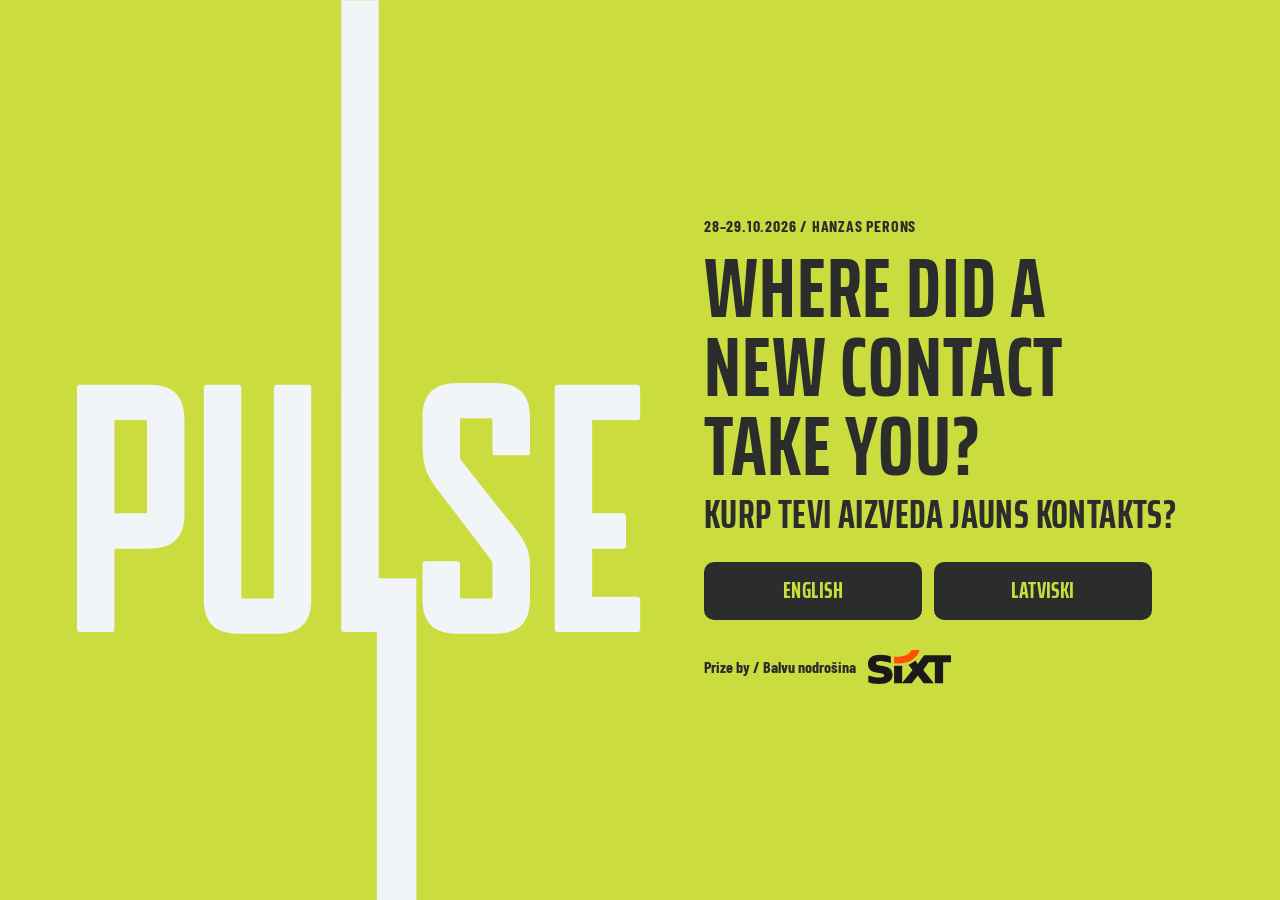
==== frontend/index.html @ c35650ee "Big windows keep the laptop's proportions styles.css: every size in rem; html.guest's root size foll" ====
<!doctype html>
<!-- PULSE Forum 2026 story draw: the page guests open from the QR code (GitHub Pages).
     Owns the markup of every screen; text comes from strings.js, the flow from app.js.
     Invariant: the page talks to one address only, the collector in app.js (API). -->
<html lang="en" class="guest">
<head>
<meta charset="utf-8">
<meta name="viewport" content="width=device-width, initial-scale=1, viewport-fit=cover">
<meta name="robots" content="noindex, nofollow">
<meta name="theme-color" id="theme-color" content="#CBDC3E">
<meta name="color-scheme" content="light">
<meta http-equiv="Content-Security-Policy" content="default-src 'self'; connect-src https://dbautomatizacijas.com/pulse/api/; img-src 'self' data:; style-src 'self'; script-src 'self'; font-src 'self'; base-uri 'none'; form-action 'none'; object-src 'none'">
<meta name="referrer" content="strict-origin-when-cross-origin">
<title>PULSE x SIXT: Where did a new contact take you?</title>
<meta name="description" content="Share your story and win a SIXT ride to PULSE Forum 2026. Dalies ar stāstu un laimē SIXT braucienu uz PULSE Forum 2026.">
<link rel="icon" href="img/favicon.svg?v=7350aad1" type="image/svg+xml">
<link rel="apple-touch-icon" href="img/apple-touch-icon.png?v=683fdb04">
<meta property="og:type" content="website">
<meta property="og:url" content="https://skill-issue-hq-dev.github.io/pulse-forum/">
<meta property="og:title" content="Where did a new contact take you? / Kurp Tevi aizveda jauns kontakts?">
<meta property="og:description" content="PULSE Forum 2026: share your story, win a SIXT ride to the forum. Dalies ar stāstu un laimē SIXT braucienu uz forumu.">
<meta property="og:image" content="https://skill-issue-hq-dev.github.io/pulse-forum/img/og.png">
<meta property="og:image:width" content="1200">
<meta property="og:image:height" content="630">
<meta property="og:image:alt" content="PULSE x SIXT: Where did a new contact take you?">
<meta name="twitter:card" content="summary_large_image">
<link rel="preload" href="fonts/saira-extra-condensed-latin-700-normal.woff2?v=4e78a0c7" as="font" type="font/woff2" crossorigin>
<link rel="preload" href="fonts/barlow-condensed-latin-500-normal.woff2?v=bb2ad530" as="font" type="font/woff2" crossorigin>
<link rel="stylesheet" href="styles.css?v=c8d0b218">
<link rel="stylesheet" href="motion.css?v=7b7c42ed">
<script type="module" src="app.js?v=2469bc44"></script>
</head>
<body>

<main>
  <section id="start" class="screen screen--lime" aria-labelledby="start-title">
    <div class="cover-mark"><svg class="mark mark--hero" viewBox="54.15 0 575.69 810" role="img" aria-label="PULSE" data-pulse="hero"><defs><clipPath id="zz-a"><rect x="324.33" y="0" width="38.25" height="432"/><path transform="translate(308.04 590.85)" d="M 19.140625 0 L 89.203125 0 C 91.015625 0 92.09375 -0.71875 92.09375 -2.890625 L 92.09375 -33.21875 C 92.09375 -34.671875 91.015625 -36.109375 89.203125 -36.109375 L 54.53125 -36.109375 L 54.53125 -249.921875 C 54.53125 -251.71875 53.453125 -252.8125 51.640625 -252.8125 L 19.140625 -252.8125 C 17.328125 -252.8125 16.25 -251.71875 16.25 -249.921875 L 16.25 -2.890625 C 16.25 -1.8125 16.96875 0 19.140625 0 Z M 19.140625 0"/><rect x="360.64" y="535.92" width="40.37" height="274.08"/></clipPath></defs><g clip-path="url(#zz-a)"><rect x="54.15" y="0" width="575.69" height="810" fill="none"/><path class="mk-zz" d="M343.46 0V563.39H380.83V810" pathLength="1" fill="none" stroke="currentColor" stroke-width="60"/></g></svg><svg class="mk-layer mk-letter" viewBox="54.15 0 575.69 810" aria-hidden="true"><path transform="translate(37.9 590.85)" d="M 19.140625 0 L 51.640625 0 C 53.453125 0 54.53125 -0.71875 54.53125 -2.890625 L 54.53125 -85.234375 L 89.5625 -85.234375 C 116.296875 -85.234375 126.046875 -98.234375 126.046875 -120.625 L 126.046875 -217.421875 C 126.046875 -239.8125 116.296875 -252.8125 89.5625 -252.8125 L 19.140625 -252.8125 C 17.328125 -252.8125 16.25 -251.71875 16.25 -249.921875 L 16.25 -2.890625 C 16.25 -1.8125 16.96875 0 19.140625 0 Z M 54.53125 -121.34375 L 54.53125 -216.6875 L 85.953125 -216.6875 C 87.40625 -216.6875 87.765625 -216.328125 87.765625 -214.890625 L 87.765625 -123.15625 C 87.765625 -121.703125 87.40625 -121.34375 85.953125 -121.34375 Z M 54.53125 -121.34375"/></svg><svg class="mk-layer mk-letter" viewBox="54.15 0 575.69 810" aria-hidden="true"><path transform="translate(169.36 590.85)" d="M 50.921875 1.8125 L 87.765625 1.8125 C 114.484375 1.8125 124.234375 -11.203125 124.234375 -33.59375 L 124.234375 -249.921875 C 124.234375 -251.71875 123.15625 -252.8125 121.703125 -252.8125 L 88.84375 -252.8125 C 87.40625 -252.8125 85.953125 -251.71875 85.953125 -249.921875 L 85.953125 -36.109375 C 85.953125 -34.671875 85.59375 -34.3125 84.15625 -34.3125 L 54.53125 -34.3125 C 53.09375 -34.3125 52.734375 -34.671875 52.734375 -36.109375 L 52.734375 -249.921875 C 52.734375 -251.71875 51.640625 -252.8125 49.84375 -252.8125 L 17.328125 -252.8125 C 15.53125 -252.8125 14.453125 -251.71875 14.453125 -249.921875 L 14.453125 -33.59375 C 14.453125 -11.203125 24.203125 1.8125 50.921875 1.8125 Z M 50.921875 1.8125"/></svg><svg class="mk-layer mk-letter" viewBox="54.15 0 575.69 810" aria-hidden="true"><path transform="translate(398.33 590.85)" d="M 45.5 1.8125 L 82.34375 1.8125 C 109.0625 1.8125 118.828125 -11.203125 118.828125 -33.59375 L 118.828125 -68.984375 C 118.828125 -90.65625 106.546875 -102.203125 88.84375 -124.59375 L 48.75 -175.15625 C 47.671875 -176.609375 47.3125 -177.6875 47.3125 -179.5 L 47.3125 -216.6875 C 47.3125 -218.140625 47.671875 -218.5 49.125 -218.5 L 78.734375 -218.5 C 80.171875 -218.5 80.53125 -218.140625 80.53125 -216.6875 L 80.53125 -183.109375 C 80.53125 -181.296875 81.984375 -180.578125 83.421875 -180.578125 L 115.9375 -180.578125 C 117.734375 -180.578125 118.828125 -181.296875 118.828125 -183.109375 L 118.828125 -219.21875 C 118.828125 -241.609375 109.0625 -254.609375 82.34375 -254.609375 L 45.5 -254.609375 C 18.78125 -254.609375 9.03125 -241.609375 9.03125 -219.21875 L 9.03125 -192.140625 C 9.03125 -162.515625 16.609375 -156.015625 35.390625 -131.09375 L 79.09375 -73.671875 C 80.171875 -72.234375 80.53125 -70.78125 80.53125 -68.984375 L 80.53125 -36.109375 C 80.53125 -34.671875 80.171875 -34.3125 78.734375 -34.3125 L 49.125 -34.3125 C 47.671875 -34.3125 47.3125 -34.671875 47.3125 -36.109375 L 47.3125 -69.703125 C 47.3125 -71.515625 45.859375 -72.234375 44.421875 -72.234375 L 11.921875 -72.234375 C 10.109375 -72.234375 9.03125 -71.515625 9.03125 -69.703125 L 9.03125 -33.59375 C 9.03125 -11.203125 18.78125 1.8125 45.5 1.8125 Z M 45.5 1.8125"/></svg><svg class="mk-layer mk-letter" viewBox="54.15 0 575.69 810" aria-hidden="true"><path transform="translate(526.18 590.85)" d="M 19.140625 0 L 100.765625 0 C 102.203125 0 103.65625 -0.71875 103.65625 -2.890625 L 103.65625 -33.59375 C 103.65625 -35.03125 102.203125 -36.109375 100.765625 -36.109375 L 54.53125 -36.109375 L 54.53125 -85.234375 L 86.3125 -85.234375 C 87.765625 -85.234375 89.203125 -85.953125 89.203125 -88.125 L 89.203125 -118.453125 C 89.203125 -120.265625 87.765625 -121.34375 86.3125 -121.34375 L 54.53125 -121.34375 L 54.53125 -216.6875 L 100.765625 -216.6875 C 102.203125 -216.6875 103.65625 -217.421875 103.65625 -219.21875 L 103.65625 -249.921875 C 103.65625 -251.71875 102.203125 -252.8125 100.765625 -252.8125 L 19.140625 -252.8125 C 17.328125 -252.8125 16.25 -251.71875 16.25 -249.921875 L 16.25 -2.890625 C 16.25 -1.8125 16.96875 0 19.140625 0 Z M 19.140625 0"/></svg></div>
    <div class="cover-body">
      <p class="date">28–29.10.2026 / Hanzas perons</p>
      <h1 class="display" id="start-title" lang="en">Where did a new contact take you?</h1>
      <p class="display display--echo" lang="lv">Kurp Tevi aizveda jauns kontakts?</p>
      <div class="lang-pick" role="group" aria-label="Language / Valoda">
        <button type="button" class="btn btn--coal" data-lang="en" lang="en">English</button>
        <button type="button" class="btn btn--coal" data-lang="lv" lang="lv">Latviski</button>
      </div>
      <p class="live" id="live" hidden><span class="live-num" id="live-num">0</span><span class="live-words"><span id="live-en" lang="en">stories so far</span><span id="live-lv" lang="lv">stāsti līdz šim</span></span></p>
      <p class="partner"><span>Prize by / Balvu nodrošina</span><img src="img/sixt-pos.svg?v=95978dc3" alt="SIXT" width="88" height="36"></p>
    </div>
  </section>

  <form id="entry" class="flow" novalidate hidden>
    <header class="rail" aria-hidden="true"><svg class="mark mark--rail" viewBox="54.15 200 575.69 8800" data-pulse="rail"><defs><clipPath id="zz-r"><rect x="324.33" y="0" width="38.25" height="432"/><path transform="translate(308.04 590.85)" d="M 19.140625 0 L 89.203125 0 C 91.015625 0 92.09375 -0.71875 92.09375 -2.890625 L 92.09375 -33.21875 C 92.09375 -34.671875 91.015625 -36.109375 89.203125 -36.109375 L 54.53125 -36.109375 L 54.53125 -249.921875 C 54.53125 -251.71875 53.453125 -252.8125 51.640625 -252.8125 L 19.140625 -252.8125 C 17.328125 -252.8125 16.25 -251.71875 16.25 -249.921875 L 16.25 -2.890625 C 16.25 -1.8125 16.96875 0 19.140625 0 Z M 19.140625 0"/><rect x="360.64" y="535.92" width="40.37" height="8464.08"/></clipPath></defs><g class="mk-letters"><g class="mk-letter"><path transform="translate(37.9 590.85)" d="M 19.140625 0 L 51.640625 0 C 53.453125 0 54.53125 -0.71875 54.53125 -2.890625 L 54.53125 -85.234375 L 89.5625 -85.234375 C 116.296875 -85.234375 126.046875 -98.234375 126.046875 -120.625 L 126.046875 -217.421875 C 126.046875 -239.8125 116.296875 -252.8125 89.5625 -252.8125 L 19.140625 -252.8125 C 17.328125 -252.8125 16.25 -251.71875 16.25 -249.921875 L 16.25 -2.890625 C 16.25 -1.8125 16.96875 0 19.140625 0 Z M 54.53125 -121.34375 L 54.53125 -216.6875 L 85.953125 -216.6875 C 87.40625 -216.6875 87.765625 -216.328125 87.765625 -214.890625 L 87.765625 -123.15625 C 87.765625 -121.703125 87.40625 -121.34375 85.953125 -121.34375 Z M 54.53125 -121.34375"/></g><g class="mk-letter"><path transform="translate(169.36 590.85)" d="M 50.921875 1.8125 L 87.765625 1.8125 C 114.484375 1.8125 124.234375 -11.203125 124.234375 -33.59375 L 124.234375 -249.921875 C 124.234375 -251.71875 123.15625 -252.8125 121.703125 -252.8125 L 88.84375 -252.8125 C 87.40625 -252.8125 85.953125 -251.71875 85.953125 -249.921875 L 85.953125 -36.109375 C 85.953125 -34.671875 85.59375 -34.3125 84.15625 -34.3125 L 54.53125 -34.3125 C 53.09375 -34.3125 52.734375 -34.671875 52.734375 -36.109375 L 52.734375 -249.921875 C 52.734375 -251.71875 51.640625 -252.8125 49.84375 -252.8125 L 17.328125 -252.8125 C 15.53125 -252.8125 14.453125 -251.71875 14.453125 -249.921875 L 14.453125 -33.59375 C 14.453125 -11.203125 24.203125 1.8125 50.921875 1.8125 Z M 50.921875 1.8125"/></g><g class="mk-letter"><path transform="translate(398.33 590.85)" d="M 45.5 1.8125 L 82.34375 1.8125 C 109.0625 1.8125 118.828125 -11.203125 118.828125 -33.59375 L 118.828125 -68.984375 C 118.828125 -90.65625 106.546875 -102.203125 88.84375 -124.59375 L 48.75 -175.15625 C 47.671875 -176.609375 47.3125 -177.6875 47.3125 -179.5 L 47.3125 -216.6875 C 47.3125 -218.140625 47.671875 -218.5 49.125 -218.5 L 78.734375 -218.5 C 80.171875 -218.5 80.53125 -218.140625 80.53125 -216.6875 L 80.53125 -183.109375 C 80.53125 -181.296875 81.984375 -180.578125 83.421875 -180.578125 L 115.9375 -180.578125 C 117.734375 -180.578125 118.828125 -181.296875 118.828125 -183.109375 L 118.828125 -219.21875 C 118.828125 -241.609375 109.0625 -254.609375 82.34375 -254.609375 L 45.5 -254.609375 C 18.78125 -254.609375 9.03125 -241.609375 9.03125 -219.21875 L 9.03125 -192.140625 C 9.03125 -162.515625 16.609375 -156.015625 35.390625 -131.09375 L 79.09375 -73.671875 C 80.171875 -72.234375 80.53125 -70.78125 80.53125 -68.984375 L 80.53125 -36.109375 C 80.53125 -34.671875 80.171875 -34.3125 78.734375 -34.3125 L 49.125 -34.3125 C 47.671875 -34.3125 47.3125 -34.671875 47.3125 -36.109375 L 47.3125 -69.703125 C 47.3125 -71.515625 45.859375 -72.234375 44.421875 -72.234375 L 11.921875 -72.234375 C 10.109375 -72.234375 9.03125 -71.515625 9.03125 -69.703125 L 9.03125 -33.59375 C 9.03125 -11.203125 18.78125 1.8125 45.5 1.8125 Z M 45.5 1.8125"/></g><g class="mk-letter"><path transform="translate(526.18 590.85)" d="M 19.140625 0 L 100.765625 0 C 102.203125 0 103.65625 -0.71875 103.65625 -2.890625 L 103.65625 -33.59375 C 103.65625 -35.03125 102.203125 -36.109375 100.765625 -36.109375 L 54.53125 -36.109375 L 54.53125 -85.234375 L 86.3125 -85.234375 C 87.765625 -85.234375 89.203125 -85.953125 89.203125 -88.125 L 89.203125 -118.453125 C 89.203125 -120.265625 87.765625 -121.34375 86.3125 -121.34375 L 54.53125 -121.34375 L 54.53125 -216.6875 L 100.765625 -216.6875 C 102.203125 -216.6875 103.65625 -217.421875 103.65625 -219.21875 L 103.65625 -249.921875 C 103.65625 -251.71875 102.203125 -252.8125 100.765625 -252.8125 L 19.140625 -252.8125 C 17.328125 -252.8125 16.25 -251.71875 16.25 -249.921875 L 16.25 -2.890625 C 16.25 -1.8125 16.96875 0 19.140625 0 Z M 19.140625 0"/></g></g><g clip-path="url(#zz-r)"><rect x="54.15" y="200" width="575.69" height="8800" fill="none"/><path class="mk-zz" d="M343.46 200V563.39H380.83V9000" pathLength="1" fill="none" stroke="currentColor" stroke-width="60"/></g></svg></header>
    <div class="flow-top">
      <button type="button" class="link-btn" id="lang-switch" data-t-aria="langSwitchAria"><span data-t="langSwitch">English</span></button>
    </div>

    <fieldset id="step1" class="step" data-step="1">
      <legend class="sr" data-t="step1Legend">Kategorija</legend>
      <p class="step-label"><span class="dots" aria-hidden="true"><i class="on now"></i><i></i><i></i></span><span data-t="step1Label">Kategorija</span></p>
      <div class="step-q">
        <h2 class="display" data-t="question">Kurp Tevi aizveda jauns kontakts?</h2>
        <p class="lead" data-t="lead">…</p>
        <p class="prize" data-t="prize">…</p>
      </div>
      <div class="step-a">
        <div class="choices" role="radiogroup" aria-labelledby="choices-title" aria-describedby="err-category">
          <p class="choices-title" id="choices-title" data-t="pick">Kas tas bija?</p>
          <div class="choices-list" id="choices"></div>
          <p class="err" id="err-category" aria-live="polite"></p>
        </div>
        <div class="actions"><button type="button" class="btn btn--lime" data-next data-t="next">Tālāk</button></div>
      </div>
    </fieldset>

    <fieldset id="step2" class="step" data-step="2" hidden>
      <legend class="sr" data-t="step2Legend">Stāsts</legend>
      <p class="step-label"><span class="dots" aria-hidden="true"><i class="on"></i><i class="on now"></i><i></i></span><span data-t="step2Label">Stāsts</span></p>
      <div class="step-q">
        <h2 class="display" data-t="storyTitle">Pastāsti vairāk</h2>
        <label class="lead" for="story" data-t="storyLead">…</label>
      </div>
      <div class="step-a">
        <textarea id="story" name="story" rows="8" maxlength="3000" data-t-ph="storyPh" aria-describedby="story-count err-story"></textarea>
        <p class="count" id="story-count" aria-live="polite">0 / 1500</p>
        <p class="err" id="err-story" aria-live="polite"></p>
        <div class="actions"><button type="button" class="btn btn--line btn--square" data-back data-t-aria="back" aria-label="Atpakaļ"></button><button type="button" class="btn btn--lime" data-next data-t="next">Tālāk</button></div>
      </div>
    </fieldset>

    <fieldset id="step3" class="step" data-step="3" hidden>
      <legend class="sr" data-t="step3Legend">Kontakti</legend>
      <p class="step-label"><span class="dots" aria-hidden="true"><i class="on"></i><i class="on"></i><i class="on now"></i></span><span data-t="step3Label">Kontakti</span></p>
      <div class="step-q">
        <h2 class="display" data-t="contactTitle">Kur Tevi sameklēt, ja uzvarēsi?</h2>
      </div>
      <div class="step-a">
        <div class="field"><label for="first" data-t="first">Vārds</label><input id="first" name="first" enterkeyhint="next" autocomplete="given-name" autocapitalize="words" maxlength="80" aria-describedby="err-first"><p class="err" id="err-first" aria-live="polite"></p></div>
        <div class="field"><label for="last" data-t="last">Uzvārds</label><input id="last" name="last" enterkeyhint="next" autocomplete="family-name" autocapitalize="words" maxlength="80" aria-describedby="err-last"><p class="err" id="err-last" aria-live="polite"></p></div>
        <div class="field"><label for="email" data-t="email">E-pasts</label><input id="email" name="email" type="email" enterkeyhint="next" inputmode="email" autocomplete="email" autocapitalize="off" spellcheck="false" maxlength="120" aria-describedby="err-email"><p class="err" id="err-email" aria-live="polite"></p></div>
        <div class="field"><label for="phone" data-t="phone">Tālrunis</label><input id="phone" name="phone" type="tel" enterkeyhint="next" inputmode="tel" autocomplete="tel" maxlength="24" data-t-ph="phonePh" aria-describedby="err-phone"><p class="err" id="err-phone" aria-live="polite"></p></div>
        <div class="field"><label for="company" data-t="company">Uzņēmums [nav obligāti]</label><input id="company" name="company" enterkeyhint="done" autocomplete="organization" maxlength="120" aria-describedby="err-company"><p class="err" id="err-company" aria-live="polite"></p></div>
        <div class="hp" aria-hidden="true"><label for="website">Website</label><input id="website" name="website" tabindex="-1" autocomplete="off"></div>
        <label class="check"><input type="checkbox" id="consent" name="consent" aria-describedby="err-consent"><span class="box" aria-hidden="true"></span><span data-t="consent">…</span></label>
        <p class="err" id="err-consent" aria-live="polite"></p>
        <details class="rules"><summary data-t="rulesTitle">Noteikumi un privātums</summary><ul id="rules-list"></ul></details>
        <label class="check"><input type="checkbox" id="share" name="share"><span class="box" aria-hidden="true"></span><span data-t="share">…</span></label>
        <p class="sending" id="sending" aria-live="polite"></p>
        <div class="actions"><button type="button" class="btn btn--line btn--square" data-back data-t-aria="back" aria-label="Atpakaļ"></button><button type="submit" class="btn btn--lime" id="submit" data-t="submit">Piedalīties izlozē</button></div>
      </div>
    </fieldset>

    <footer class="flow-foot"><span data-t="prizeBy">Balvu nodrošina</span><img src="img/sixt-neg.svg?v=ed9aebff" alt="SIXT" width="72" height="30"></footer>
  </form>

  <section id="done" class="screen screen--lime" hidden aria-live="polite">
    <div class="confetti" id="confetti" aria-hidden="true"></div>
    <div class="cover-mark"><svg class="mark mark--hero" viewBox="54.15 0 575.69 810" role="img" aria-label="PULSE" data-pulse="hero"><defs><clipPath id="zz-b"><rect x="324.33" y="0" width="38.25" height="432"/><path transform="translate(308.04 590.85)" d="M 19.140625 0 L 89.203125 0 C 91.015625 0 92.09375 -0.71875 92.09375 -2.890625 L 92.09375 -33.21875 C 92.09375 -34.671875 91.015625 -36.109375 89.203125 -36.109375 L 54.53125 -36.109375 L 54.53125 -249.921875 C 54.53125 -251.71875 53.453125 -252.8125 51.640625 -252.8125 L 19.140625 -252.8125 C 17.328125 -252.8125 16.25 -251.71875 16.25 -249.921875 L 16.25 -2.890625 C 16.25 -1.8125 16.96875 0 19.140625 0 Z M 19.140625 0"/><rect x="360.64" y="535.92" width="40.37" height="274.08"/></clipPath></defs><g clip-path="url(#zz-b)"><rect x="54.15" y="0" width="575.69" height="810" fill="none"/><path class="mk-zz" d="M343.46 0V563.39H380.83V810" pathLength="1" fill="none" stroke="currentColor" stroke-width="60"/></g></svg><svg class="mk-layer mk-letter" viewBox="54.15 0 575.69 810" aria-hidden="true"><path transform="translate(37.9 590.85)" d="M 19.140625 0 L 51.640625 0 C 53.453125 0 54.53125 -0.71875 54.53125 -2.890625 L 54.53125 -85.234375 L 89.5625 -85.234375 C 116.296875 -85.234375 126.046875 -98.234375 126.046875 -120.625 L 126.046875 -217.421875 C 126.046875 -239.8125 116.296875 -252.8125 89.5625 -252.8125 L 19.140625 -252.8125 C 17.328125 -252.8125 16.25 -251.71875 16.25 -249.921875 L 16.25 -2.890625 C 16.25 -1.8125 16.96875 0 19.140625 0 Z M 54.53125 -121.34375 L 54.53125 -216.6875 L 85.953125 -216.6875 C 87.40625 -216.6875 87.765625 -216.328125 87.765625 -214.890625 L 87.765625 -123.15625 C 87.765625 -121.703125 87.40625 -121.34375 85.953125 -121.34375 Z M 54.53125 -121.34375"/></svg><svg class="mk-layer mk-letter" viewBox="54.15 0 575.69 810" aria-hidden="true"><path transform="translate(169.36 590.85)" d="M 50.921875 1.8125 L 87.765625 1.8125 C 114.484375 1.8125 124.234375 -11.203125 124.234375 -33.59375 L 124.234375 -249.921875 C 124.234375 -251.71875 123.15625 -252.8125 121.703125 -252.8125 L 88.84375 -252.8125 C 87.40625 -252.8125 85.953125 -251.71875 85.953125 -249.921875 L 85.953125 -36.109375 C 85.953125 -34.671875 85.59375 -34.3125 84.15625 -34.3125 L 54.53125 -34.3125 C 53.09375 -34.3125 52.734375 -34.671875 52.734375 -36.109375 L 52.734375 -249.921875 C 52.734375 -251.71875 51.640625 -252.8125 49.84375 -252.8125 L 17.328125 -252.8125 C 15.53125 -252.8125 14.453125 -251.71875 14.453125 -249.921875 L 14.453125 -33.59375 C 14.453125 -11.203125 24.203125 1.8125 50.921875 1.8125 Z M 50.921875 1.8125"/></svg><svg class="mk-layer mk-letter" viewBox="54.15 0 575.69 810" aria-hidden="true"><path transform="translate(398.33 590.85)" d="M 45.5 1.8125 L 82.34375 1.8125 C 109.0625 1.8125 118.828125 -11.203125 118.828125 -33.59375 L 118.828125 -68.984375 C 118.828125 -90.65625 106.546875 -102.203125 88.84375 -124.59375 L 48.75 -175.15625 C 47.671875 -176.609375 47.3125 -177.6875 47.3125 -179.5 L 47.3125 -216.6875 C 47.3125 -218.140625 47.671875 -218.5 49.125 -218.5 L 78.734375 -218.5 C 80.171875 -218.5 80.53125 -218.140625 80.53125 -216.6875 L 80.53125 -183.109375 C 80.53125 -181.296875 81.984375 -180.578125 83.421875 -180.578125 L 115.9375 -180.578125 C 117.734375 -180.578125 118.828125 -181.296875 118.828125 -183.109375 L 118.828125 -219.21875 C 118.828125 -241.609375 109.0625 -254.609375 82.34375 -254.609375 L 45.5 -254.609375 C 18.78125 -254.609375 9.03125 -241.609375 9.03125 -219.21875 L 9.03125 -192.140625 C 9.03125 -162.515625 16.609375 -156.015625 35.390625 -131.09375 L 79.09375 -73.671875 C 80.171875 -72.234375 80.53125 -70.78125 80.53125 -68.984375 L 80.53125 -36.109375 C 80.53125 -34.671875 80.171875 -34.3125 78.734375 -34.3125 L 49.125 -34.3125 C 47.671875 -34.3125 47.3125 -34.671875 47.3125 -36.109375 L 47.3125 -69.703125 C 47.3125 -71.515625 45.859375 -72.234375 44.421875 -72.234375 L 11.921875 -72.234375 C 10.109375 -72.234375 9.03125 -71.515625 9.03125 -69.703125 L 9.03125 -33.59375 C 9.03125 -11.203125 18.78125 1.8125 45.5 1.8125 Z M 45.5 1.8125"/></svg><svg class="mk-layer mk-letter" viewBox="54.15 0 575.69 810" aria-hidden="true"><path transform="translate(526.18 590.85)" d="M 19.140625 0 L 100.765625 0 C 102.203125 0 103.65625 -0.71875 103.65625 -2.890625 L 103.65625 -33.59375 C 103.65625 -35.03125 102.203125 -36.109375 100.765625 -36.109375 L 54.53125 -36.109375 L 54.53125 -85.234375 L 86.3125 -85.234375 C 87.765625 -85.234375 89.203125 -85.953125 89.203125 -88.125 L 89.203125 -118.453125 C 89.203125 -120.265625 87.765625 -121.34375 86.3125 -121.34375 L 54.53125 -121.34375 L 54.53125 -216.6875 L 100.765625 -216.6875 C 102.203125 -216.6875 103.65625 -217.421875 103.65625 -219.21875 L 103.65625 -249.921875 C 103.65625 -251.71875 102.203125 -252.8125 100.765625 -252.8125 L 19.140625 -252.8125 C 17.328125 -252.8125 16.25 -251.71875 16.25 -249.921875 L 16.25 -2.890625 C 16.25 -1.8125 16.96875 0 19.140625 0 Z M 19.140625 0"/></svg></div>
    <div class="cover-body">
      <p class="date">28–29.10.2026 / Hanzas perons</p>
      <h2 class="display" id="done-title" tabindex="-1">Thank you, you&#39;re in the draw!</h2>
      <p class="lead lead--coal" id="done-text">…</p>
      <p class="partner"><span id="done-by">Prize by</span><img src="img/sixt-pos.svg?v=95978dc3" alt="SIXT" width="88" height="36"></p>
    </div>
  </section>
</main>
</body>
</html>
---- frontend/styles.css ----
/* PULSE Forum 2026 story draw: the look of the guest page, after the PULSE brand book and pulseforum.co.
   Owns tokens, fonts and every screen's layout; colours live only in :root.
   Invariant: text on lime is coal, text on coal is white or lime; the L-line rail never covers content. */

@font-face { font-family: "Saira EC"; font-weight: 700; font-display: swap; src: url("fonts/saira-extra-condensed-latin-700-normal.woff2?v=4e78a0c7") format("woff2");
  unicode-range: U+0000-00FF, U+0131, U+0152-0153, U+02BB-02BC, U+02C6, U+02DA, U+02DC, U+0304, U+0308, U+0329, U+2000-206F, U+20AC, U+2122, U+2191, U+2193, U+2212, U+2215, U+FEFF, U+FFFD; }
@font-face { font-family: "Saira EC"; font-weight: 700; font-display: swap; src: url("fonts/saira-extra-condensed-latin-ext-700-normal.woff2?v=269ff5d0") format("woff2");
  unicode-range: U+0100-02BA, U+02BD-02C5, U+02C7-02CC, U+02CE-02D7, U+02DD-02FF, U+0304, U+0308, U+0329, U+1D00-1DBF, U+1E00-1E9F, U+1EF2-1EFF, U+2020, U+20A0-20AB, U+20AD-20C0, U+2113, U+2C60-2C7F, U+A720-A7FF; }
@font-face { font-family: "Barlow Condensed"; font-weight: 500; font-display: swap; src: url("fonts/barlow-condensed-latin-500-normal.woff2?v=bb2ad530") format("woff2");
  unicode-range: U+0000-00FF, U+0131, U+0152-0153, U+02BB-02BC, U+02C6, U+02DA, U+02DC, U+0304, U+0308, U+0329, U+2000-206F, U+20AC, U+2122, U+2191, U+2193, U+2212, U+2215, U+FEFF, U+FFFD; }
@font-face { font-family: "Barlow Condensed"; font-weight: 500; font-display: swap; src: url("fonts/barlow-condensed-latin-ext-500-normal.woff2?v=852fa87d") format("woff2");
  unicode-range: U+0100-02BA, U+02BD-02C5, U+02C7-02CC, U+02CE-02D7, U+02DD-02FF, U+0304, U+0308, U+0329, U+1D00-1DBF, U+1E00-1E9F, U+1EF2-1EFF, U+2020, U+20A0-20AB, U+20AD-20C0, U+2113, U+2C60-2C7F, U+A720-A7FF; }
@font-face { font-family: "Barlow Condensed"; font-weight: 700; font-display: swap; src: url("fonts/barlow-condensed-latin-700-normal.woff2?v=ab99e298") format("woff2");
  unicode-range: U+0000-00FF, U+0131, U+0152-0153, U+02BB-02BC, U+02C6, U+02DA, U+02DC, U+0304, U+0308, U+0329, U+2000-206F, U+20AC, U+2122, U+2191, U+2193, U+2212, U+2215, U+FEFF, U+FFFD; }
@font-face { font-family: "Barlow Condensed"; font-weight: 700; font-display: swap; src: url("fonts/barlow-condensed-latin-ext-700-normal.woff2?v=0d639d6b") format("woff2");
  unicode-range: U+0100-02BA, U+02BD-02C5, U+02C7-02CC, U+02CE-02D7, U+02DD-02FF, U+0304, U+0308, U+0329, U+1D00-1DBF, U+1E00-1E9F, U+1EF2-1EFF, U+2020, U+20A0-20AB, U+20AD-20C0, U+2113, U+2C60-2C7F, U+A720-A7FF; }

:root {
  --lime: #CBDC3E;
  --coal: #2B2D2C;
  --white: #F2F5F7;
  --orange: #E07D14;
  --display: "Saira EC", "Barlow Condensed", "Arial Narrow", sans-serif;
  --body: "Barlow Condensed", "Arial Narrow", system-ui, sans-serif;
  --gutter: 1.25rem;
  --rail-w: 3.75rem;
  --radius: 0.625rem;
  --field-radius: 0.375rem;
  /* The PULSE mark's geometry, as fractions of its box [from the brand book cover]. */
  --line2-left: 53.24%;
  --line2-w: 7.01%;
  color-scheme: light;
}

*, *::before, *::after { box-sizing: border-box; }
html { -webkit-text-size-adjust: 100%; text-size-adjust: 100%; -webkit-tap-highlight-color: transparent; }
/* Sizes are in rem, so the guest page grows with a big window: from 1440 x 900 up the root size follows the window
   [1.2x at 1920 x 1080, 1.6x at 2560 x 1440]; below that it is the browser's own. The organisers' page keeps its size. */
html.guest { font-size: max(100%, min(100svh / 56.25, 100vw / 90)); }
button, .choice, .check, summary { touch-action: manipulation; }
body {
  margin: 0;
  background: var(--coal);
  color: var(--white);
  font: 500 1.25rem/1.35 var(--body);
  -webkit-font-smoothing: antialiased;
}
body[data-screen="start"], body[data-screen="done"] { background: var(--lime); }
img, svg { display: block; }
button, input, textarea { font: inherit; color: inherit; }
[hidden] { display: none !important; }
.sprite { position: absolute; width: 0; height: 0; overflow: hidden; }
.sr { position: absolute; width: 1px; height: 1px; overflow: hidden; clip: rect(0 0 0 0); white-space: nowrap; }
/* Not rendered at all, so no browser or password manager fills it in; only bots reading the markup do. */
.hp { display: none; }
:focus-visible { outline: 3px solid var(--lime); outline-offset: 3px; }
.screen--lime :focus-visible { outline-color: var(--coal); }

/* Type */
.display {
  margin: 0;
  font: 700 clamp(2.25rem, 10vw, 5.25rem)/0.94 var(--display);
  text-transform: uppercase;
  letter-spacing: 0.01em;
  overflow-wrap: break-word;
  /* Lines of even length, never one short word left alone on the last line. */
  text-wrap: balance;
}
.display--echo { font-size: clamp(1.375rem, 6vw, 2.5rem); margin-top: 0.625rem; }
.date, .step-label {
  margin: 0 0 0.875rem;
  font: 700 1rem/1.2 var(--body);
  text-transform: uppercase;
  letter-spacing: 0.05em;
}
.lead { display: block; margin: 1rem 0 0; max-width: 34em; text-wrap: pretty; }

/* Buttons */
.btn {
  display: inline-flex; align-items: center; justify-content: center;
  min-height: 3.625rem; padding: 0.375rem 1.75rem;
  border: 0; border-radius: var(--radius);
  font: 700 1.4375rem/1 var(--display); text-transform: uppercase; letter-spacing: 0.02em;
  cursor: pointer;
}
.btn:disabled { cursor: progress; opacity: 0.6; }
.btn--coal { background: var(--coal); color: var(--lime); }
.btn--lime { background: var(--lime); color: var(--coal); }
.btn--line { background: transparent; color: var(--white); box-shadow: inset 0 0 0 0.125rem var(--white); }
.btn--square {
  flex: none; width: 3.625rem; padding: 0;
  background: center / 1.25rem 1.25rem no-repeat
    url("data:image/svg+xml,%3Csvg xmlns='http://www.w3.org/2000/svg' viewBox='0 0 20 20'%3E%3Cpath d='M13 3L6 10l7 7' fill='none' stroke='%23F2F5F7' stroke-width='3'/%3E%3C/svg%3E");
}
.link-btn {
  padding: 0.5rem 0; border: 0; background: none; cursor: pointer;
  font: 700 1rem/1 var(--body); text-transform: uppercase; letter-spacing: 0.05em;
  text-decoration: underline; text-underline-offset: 4px; text-decoration-thickness: 2px;
}

/* Lime screens: start and done, the brand book cover in portrait */
/* A screen is at least as tall as the largest view a phone gives it [toolbars hidden], so the line always reaches
   the bottom edge. On phones the mark is centred and as wide as the text column under it [--mark-w, from the
   screen's own width: container units, so a desktop scrollbar never pushes it out]. */
.screen--lime {
  position: relative; min-height: 100vh; min-height: 100lvh; overflow: hidden; container-type: inline-size;
  background: var(--lime); color: var(--coal); padding-bottom: max(2rem, calc(env(safe-area-inset-bottom) + 1rem));
  --mark-w: min(100cqw - 2 * var(--gutter), 27.5rem);
}
.cover-mark { position: relative; width: var(--mark-w); margin: calc(var(--mark-w) * -0.27) auto 0; color: var(--white); }
/* The mark in layers over the line's own SVG [same box, same units]: each letter, and the pulse, is its own layer,
   so a rising letter moves on the GPU and a beat repaints only the pulse, never the whole logo. */
.mk-layer { position: absolute; inset: 0; width: 100%; height: 100%; overflow: visible; pointer-events: none; fill: currentColor; }
.mk-letter { will-change: transform, opacity; }
.mk-pulse { will-change: transform; }
/* The mark's lower line runs on past the mark to the screen's bottom [pulse.js stretches it]; the text sits over it. */
.cover-mark .mark { width: 100%; height: auto; aspect-ratio: 575.69 / 810; fill: currentColor; overflow: visible; }
.cover-body { position: relative; z-index: 1; padding: 1.125rem 0 0; margin: 0 auto; max-width: var(--mark-w); }
.lang-pick { display: grid; grid-template-columns: 1fr 1fr; gap: 0.75rem; margin-top: 1.75rem; max-width: 28rem; }
.live { display: flex; align-items: center; gap: 0.875rem; margin: 1.625rem 0 0; }
.live-num { font: 700 2.875rem/1 var(--display); font-variant-numeric: tabular-nums; }
.live-words { display: flex; flex-direction: column; font: 700 0.9375rem/1.2 var(--body); text-transform: uppercase; letter-spacing: 0.04em; }
.partner { display: flex; align-items: center; gap: 0.75rem; margin: 1.875rem 0 0; font: 700 1rem/1.2 var(--body); }
.partner img { height: 2.125rem; width: auto; }
/* Phones: the line runs on through the text to the bottom and behind the two equal language buttons; the SIXT logo
   sits at the left under its words, clear of the line, so the line never breaks around it. */
@media (max-width: 859px) {
  .lang-pick { max-width: none; }
  /* The words scale with their column [the logo's width], not the window, so a tablet never pushes the buttons down. */
  .cover-body .display:not(.display--echo) { font-size: max(2rem, calc(var(--mark-w) * 0.115)); }
  .cover-body .display--echo { font-size: max(1.1875rem, calc(var(--mark-w) * 0.066)); }
  .partner { flex-direction: column; align-items: flex-start; gap: 0.625rem; }
}
.lead--coal { color: var(--coal); font-size: 1.3125rem; }

/* The flow on coal, with the PULSE rail on the right like the brand book pages */
.flow {
  position: relative; min-height: 100vh; min-height: 100lvh; overflow: hidden;
  padding: 0 max(var(--gutter), env(safe-area-inset-right)) max(2.25rem, calc(env(safe-area-inset-bottom) + 1.25rem)) max(var(--gutter), env(safe-area-inset-left));
}
.rail { position: absolute; top: 0; right: max(var(--gutter), env(safe-area-inset-right)); width: var(--rail-w); color: var(--white); pointer-events: none; }
.rail .mark { width: 100%; height: auto; aspect-ratio: 575.69 / 8800; fill: currentColor; overflow: visible; }
.flow-top { padding-top: max(1.125rem, env(safe-area-inset-top)); min-height: 3.25rem; }
/* Content clears the rail's LINE (53.24% into the mark, 7.01% wide), not the whole mark: the letters sit above the steps. */
.step { border: 0; margin: 0; padding: 1.125rem calc(var(--rail-w) * 0.4676 + 0.875rem) 0 0; min-width: 0; max-width: 44rem; }
.step .step-label { color: var(--orange); display: flex; align-items: center; }
.dots { display: inline-flex; gap: 0.375rem; margin-right: 0.75rem; }
.dots i { width: 0.6875rem; height: 0.6875rem; box-shadow: inset 0 0 0 0.125rem var(--orange); }
.dots i.on { background: var(--orange); box-shadow: none; }
.step .display { color: var(--lime); }
.step .display:focus { outline: none; }
.prize { margin: 1.375rem 0 0; padding: 0.125rem 0 0.125rem 0.875rem; border-left: 0.25rem solid var(--orange); font-weight: 700; max-width: 34em; }

.choices { margin-top: 1.875rem; }
.choices-title { margin: 0 0 0.625rem; font-weight: 700; }
.choices-list { display: grid; gap: 0.375rem; }
.choice { position: relative; display: flex; align-items: center; gap: 0.875rem; min-height: 3.125rem; padding: 0.5rem 0.75rem 0.5rem 0.25rem; border-radius: var(--field-radius); cursor: pointer; font-weight: 700; font-size: 1.3125rem; }
.choice input { position: absolute; opacity: 0; width: 1px; height: 1px; }
.sq { flex: none; width: 1.375rem; height: 1.375rem; box-shadow: inset 0 0 0 0.1875rem var(--white); }
.choice input:checked + .sq { background: var(--lime); box-shadow: none; }
.choice:has(input:checked) { color: var(--lime); }
.choice:has(input:focus-visible) { outline: 3px solid var(--lime); outline-offset: 0; }

.field { margin-top: 1.125rem; max-width: 30rem; }
.field label { display: block; margin-bottom: 0.375rem; font-weight: 700; font-size: 1.125rem; }
input:not([type=checkbox]):not([type=radio]), textarea {
  display: block; width: 100%;
  padding: 0.75rem 0.875rem;
  border: 0.1875rem solid var(--white); border-radius: var(--field-radius);
  background: var(--white); color: var(--coal);
  font: 500 1.25rem/1.3 var(--body);
}
textarea { margin-top: 1.125rem; min-height: 12em; resize: vertical; max-width: 40rem; }
input::placeholder, textarea::placeholder { color: #6E716F; }
input:focus-visible, textarea:focus-visible { outline: 3px solid var(--lime); outline-offset: 2px; }
input:-webkit-autofill { -webkit-box-shadow: inset 0 0 0 6.25rem var(--white); -webkit-text-fill-color: var(--coal); caret-color: var(--coal); }
[aria-invalid="true"] { border-color: var(--orange) !important; }
.count { margin: 0.5rem 0 0; font-size: 1.0625rem; font-weight: 700; }
.count[data-state="ok"] { color: var(--lime); }
.count[data-state="near"] { color: var(--orange); }
.err { margin: 0.375rem 0 0; color: var(--orange); font-weight: 700; font-size: 1.125rem; }
.err:empty { display: none; }

.check { position: relative; display: flex; gap: 0.875rem; align-items: flex-start; margin-top: 1.375rem; max-width: 34rem; cursor: pointer; font-size: 1.1875rem; }
.check input { position: absolute; opacity: 0; width: 1px; height: 1px; }
.box { flex: none; width: 1.625rem; height: 1.625rem; margin-top: 1px; box-shadow: inset 0 0 0 0.1875rem var(--white); }
.check input:checked + .box {
  background: var(--lime) center / 1.125rem 1.125rem no-repeat
    url("data:image/svg+xml,%3Csvg xmlns='http://www.w3.org/2000/svg' viewBox='0 0 18 18'%3E%3Cpath d='M2 9.5l4.5 4.5L16 4' fill='none' stroke='%232B2D2C' stroke-width='3'/%3E%3C/svg%3E");
  box-shadow: none;
}
.check input:focus-visible + .box { outline: 3px solid var(--lime); outline-offset: 3px; }
.check input[aria-invalid="true"] + .box { box-shadow: inset 0 0 0 0.1875rem var(--orange); }

.rules { margin: 0.75rem 0 0 2.5rem; max-width: 34rem; }
.rules summary { cursor: pointer; color: var(--lime); font-weight: 700; font-size: 1.125rem; text-decoration: underline; text-underline-offset: 4px; }
.rules ul { margin: 0.625rem 0 0; padding: 0; list-style: none; font-size: 1.0625rem; }
.rules li { position: relative; margin-top: 0.5rem; padding-left: 1.125rem; }
.rules li::before { content: ""; position: absolute; left: 0; top: 0.55em; width: 0.4375rem; height: 0.4375rem; background: var(--orange); }

.sending { margin: 1.375rem 0 0; font-weight: 700; color: var(--lime); max-width: 34rem; }
.sending:empty { display: none; }
.actions { display: flex; gap: 0.75rem; margin-top: 1.875rem; max-width: 30rem; }
.actions .btn--lime { flex: 1; }
.flow-foot { display: flex; align-items: center; gap: 0.75rem; margin-top: 2.75rem; font: 700 0.9375rem/1.2 var(--body); }
.flow-foot img { height: 1.75rem; width: auto; }


/* Wider screens: the cover lays out like the brand book, the mark on the left: full height on a wide window, narrower
   on a narrow one so the words always keep room; its line still runs from the top edge to the bottom [pulse.js].
   Mark and words sit centred as one group; the words' column is about as wide as the headline, so a wide window
   leaves equal room on both sides instead of an empty band on the right. */
@media (min-width: 860px) {
  :root { --gutter: 6vw; --rail-w: 6rem; }
  body { font-size: 1.3125rem; }
  .screen--lime { display: grid; grid-template-columns: auto minmax(0, 34rem); justify-content: center; align-items: center; column-gap: 5vw; padding: 0 var(--gutter); }
  .cover-mark { width: min(100svh * 0.7107, 44vw); margin: 0; }
  .cover-body { padding: 3rem 0; margin: 0; max-width: none; }
  .cover-body .display:not(.display--echo) { font-size: clamp(2.25rem, min(6.6vw, 10.5svh), 5.25rem); }
  .cover-body .display--echo { font-size: clamp(1.375rem, min(3.2vw, 5svh), 2.5rem); }
  .choices-list { grid-template-columns: 1fr 1fr; column-gap: 1.125rem; }
  .step { padding-right: calc(var(--rail-w) + 3rem); }
}

/* Wide windows: each step in two columns, the question on the left and its answers on the right, so the step fills
   the width up to the rail instead of leaving a dark band between a narrow column and the line. */
@media (min-width: 1200px) {
  .step { display: grid; grid-template-columns: repeat(2, minmax(0, 1fr)); column-gap: 5vw; align-items: start; max-width: none; }
  .step > .step-label { grid-column: 1 / -1; }
  .step .display { font-size: clamp(3.5rem, 5.6vw, 6rem); }
  .step-a > :first-child { margin-top: 0; }
}
---- frontend/motion.css ----
/* Every animation of the guest page: the PULSE mark drawing its L-line in one stroke, the orange pulse that runs
   down that line [pulse.js], step changes, progress squares, small answers to taps, and square confetti.
   Invariant: transform, opacity and stroke-dashoffset only, and prefers-reduced-motion turns all of it off. */

/* The logo comes first: the L-line draws itself in one stroke [down, right along the L's foot, down again to the
   screen's bottom; pathLength="1", so 1 is the whole line] while P and U, then S and E rise. Only then the words rise,
   one after another, and after them the pulse starts [pulse.js]. */
.mk-zz { stroke-dasharray: 1; stroke-dashoffset: 0; }
.mark--hero .mk-zz { animation: zz-draw 0.8s 0.05s cubic-bezier(0.65, 0, 0.35, 1) both; }
.mark--rail .mk-zz { animation: zz-draw 1.3s 0.1s cubic-bezier(0.65, 0, 0.35, 1) both; }
@keyframes zz-draw { from { stroke-dashoffset: 1; } }

.cover-mark > .mk-letter { animation: letter-in 0.45s 0.2s cubic-bezier(0.2, 0.8, 0.2, 1) both; }
.cover-mark > .mk-letter:nth-last-of-type(3) { animation-delay: 0.27s; }
.cover-mark > .mk-letter:nth-last-of-type(2) { animation-delay: 0.45s; }
.cover-mark > .mk-letter:nth-last-of-type(1) { animation-delay: 0.52s; }
@keyframes letter-in { from { opacity: 0; transform: translateY(34px); } }

.cover-body > * { animation: rise-in 0.45s cubic-bezier(0.2, 0.8, 0.2, 1) both; }
.cover-body > :nth-child(1) { animation-delay: 1s; }
.cover-body > :nth-child(2) { animation-delay: 1.07s; }
.cover-body > :nth-child(3) { animation-delay: 1.14s; }
.cover-body > :nth-child(4) { animation-delay: 1.21s; }
.cover-body > :nth-child(5) { animation-delay: 1.28s; }
.cover-body > :nth-child(6) { animation-delay: 1.35s; }
.live:not([hidden]) { animation: rise-in 0.45s cubic-bezier(0.2, 0.8, 0.2, 1) both; }
@keyframes rise-in { from { opacity: 0; transform: translateY(14px); } }

/* Steps slide in from the side they come from */
.step.enter-fwd { animation: step-fwd 0.26s cubic-bezier(0.2, 0.8, 0.2, 1) both; }
.step.enter-back { animation: step-back 0.26s cubic-bezier(0.2, 0.8, 0.2, 1) both; }
@keyframes step-fwd { from { opacity: 0; transform: translateX(28px); } }
@keyframes step-back { from { opacity: 0; transform: translateX(-28px); } }
.dots i.now { animation: dot-pop 0.4s 0.15s cubic-bezier(0.3, 1.6, 0.5, 1) both; }
@keyframes dot-pop { from { transform: scale(0.2); } }

/* Answers to a tap */
.btn { transition: transform 0.08s ease-out, filter 0.15s; }
.btn:active:not(:disabled) { transform: scale(0.97); }
@media (hover: hover) { .btn--lime:hover, .btn--coal:hover { filter: brightness(1.07); } }
.choice { transition: color 0.15s; }
.choice input:checked + .sq { animation: sq-pop 0.22s cubic-bezier(0.3, 1.6, 0.5, 1); }
.check input:checked + .box { animation: sq-pop 0.22s cubic-bezier(0.3, 1.6, 0.5, 1); }
@keyframes sq-pop { from { transform: scale(0.5); } }
.shake { animation: shake 0.36s cubic-bezier(0.36, 0.07, 0.19, 0.97) both; }
@keyframes shake { 20%, 60% { transform: translateX(-6px); } 40%, 80% { transform: translateX(6px); } }

/* Sending: an orange bar sweeps along the button until the collector answers */
.btn.is-sending { position: relative; overflow: hidden; }
.btn.is-sending::after {
  content: ""; position: absolute; left: 0; bottom: 0; width: 40%; height: 4px;
  background: var(--orange); animation: sweep 0.9s linear infinite;
}
@keyframes sweep { from { transform: translateX(-100%); } to { transform: translateX(260%); } }

/* Thank you: square confetti in the brand's colours, once */
.confetti { position: fixed; inset: 0; pointer-events: none; overflow: hidden; z-index: 5; }
.cf {
  position: absolute; top: -24px; left: var(--x); width: var(--s); height: var(--s); background: var(--c);
  animation: fall var(--t) var(--d) cubic-bezier(0.25, 0.6, 0.45, 1) both;
}
@keyframes fall { to { transform: translate3d(var(--dx), 112vh, 0) rotate(var(--r)); } }

@media (prefers-reduced-motion: reduce) {
  *, *::before, *::after { animation: none !important; transition: none !important; }
  .mk-pulse, .mk-comet, .confetti { display: none; }
}
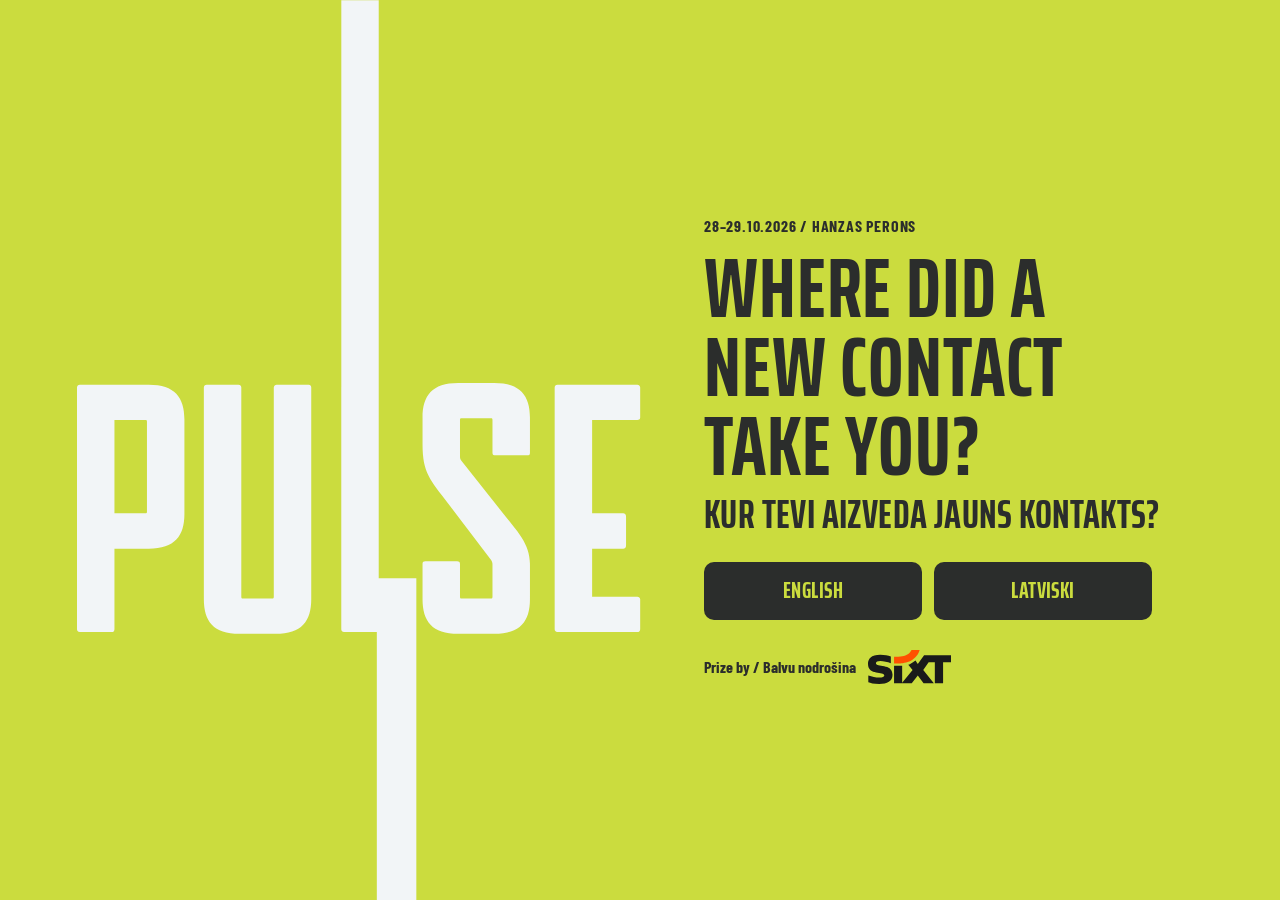
==== commit f424d35d: "Organisers' corrections: wording, answers, optional story Their Latvian copy and the same in English" ====
--- a/frontend/index.html
+++ b/frontend/index.html
@@ -17,7 +17,7 @@
 <link rel="apple-touch-icon" href="img/apple-touch-icon.png?v=683fdb04">
 <meta property="og:type" content="website">
 <meta property="og:url" content="https://skill-issue-hq-dev.github.io/pulse-forum/">
-<meta property="og:title" content="Where did a new contact take you? / Kurp Tevi aizveda jauns kontakts?">
+<meta property="og:title" content="Where did a new contact take you? / Kur Tevi aizveda jauns kontakts?">
 <meta property="og:description" content="PULSE Forum 2026: share your story, win a SIXT ride to the forum. Dalies ar stāstu un laimē SIXT braucienu uz forumu.">
 <meta property="og:image" content="https://skill-issue-hq-dev.github.io/pulse-forum/img/og.png">
 <meta property="og:image:width" content="1200">
@@ -26,9 +26,9 @@
 <meta name="twitter:card" content="summary_large_image">
 <link rel="preload" href="fonts/saira-extra-condensed-latin-700-normal.woff2?v=4e78a0c7" as="font" type="font/woff2" crossorigin>
 <link rel="preload" href="fonts/barlow-condensed-latin-500-normal.woff2?v=bb2ad530" as="font" type="font/woff2" crossorigin>
-<link rel="stylesheet" href="styles.css?v=c8d0b218">
-<link rel="stylesheet" href="motion.css?v=7b7c42ed">
-<script type="module" src="app.js?v=2469bc44"></script>
+<link rel="stylesheet" href="styles.css?v=e2cd2453">
+<link rel="stylesheet" href="motion.css?v=a1c59de7">
+<script type="module" src="app.js?v=5345cbb6"></script>
 </head>
 <body>
 
@@ -38,7 +38,7 @@
     <div class="cover-body">
       <p class="date">28–29.10.2026 / Hanzas perons</p>
       <h1 class="display" id="start-title" lang="en">Where did a new contact take you?</h1>
-      <p class="display display--echo" lang="lv">Kurp Tevi aizveda jauns kontakts?</p>
+      <p class="display display--echo" lang="lv">Kur Tevi aizveda jauns kontakts?</p>
       <div class="lang-pick" role="group" aria-label="Language / Valoda">
         <button type="button" class="btn btn--coal" data-lang="en" lang="en">English</button>
         <button type="button" class="btn btn--coal" data-lang="lv" lang="lv">Latviski</button>
@@ -58,9 +58,9 @@
       <legend class="sr" data-t="step1Legend">Kategorija</legend>
       <p class="step-label"><span class="dots" aria-hidden="true"><i class="on now"></i><i></i><i></i></span><span data-t="step1Label">Kategorija</span></p>
       <div class="step-q">
-        <h2 class="display" data-t="question">Kurp Tevi aizveda jauns kontakts?</h2>
+        <h2 class="display" data-t="question">Kur Tevi aizveda jauns kontakts?</h2>
         <p class="lead" data-t="lead">…</p>
-        <p class="prize" data-t="prize">…</p>
+        <p class="prize"><span class="prize-line" data-t="prize">…</span><span class="prize-line" data-t="prizeToday">…</span></p>
       </div>
       <div class="step-a">
         <div class="choices" role="radiogroup" aria-labelledby="choices-title" aria-describedby="err-category">
@@ -80,9 +80,11 @@
         <label class="lead" for="story" data-t="storyLead">…</label>
       </div>
       <div class="step-a">
-        <textarea id="story" name="story" rows="8" maxlength="3000" data-t-ph="storyPh" aria-describedby="story-count err-story"></textarea>
-        <p class="count" id="story-count" aria-live="polite">0 / 1500</p>
+        <textarea id="story" name="story" rows="8" maxlength="1000" data-t-ph="storyPh" aria-describedby="story-count err-story"></textarea>
+        <p class="count" id="story-count" aria-live="polite">0 / 500</p>
         <p class="err" id="err-story" aria-live="polite"></p>
+        <p class="or" data-t="or">vai</p>
+        <label class="choice choice--pause"><input type="checkbox" id="pause" name="pause"><span class="sq" aria-hidden="true"></span><span class="choice-text" data-t="pause">…</span></label>
         <div class="actions"><button type="button" class="btn btn--line btn--square" data-back data-t-aria="back" aria-label="Atpakaļ"></button><button type="button" class="btn btn--lime" data-next data-t="next">Tālāk</button></div>
       </div>
     </fieldset>
@@ -91,7 +93,7 @@
       <legend class="sr" data-t="step3Legend">Kontakti</legend>
       <p class="step-label"><span class="dots" aria-hidden="true"><i class="on"></i><i class="on"></i><i class="on now"></i></span><span data-t="step3Label">Kontakti</span></p>
       <div class="step-q">
-        <h2 class="display" data-t="contactTitle">Kur Tevi sameklēt, ja uzvarēsi?</h2>
+        <h2 class="display" data-t="contactTitle">Kā ar Tevi sazināties, ja uzvarēsi?</h2>
       </div>
       <div class="step-a">
         <div class="field"><label for="first" data-t="first">Vārds</label><input id="first" name="first" enterkeyhint="next" autocomplete="given-name" autocapitalize="words" maxlength="80" aria-describedby="err-first"><p class="err" id="err-first" aria-live="polite"></p></div>
--- a/frontend/styles.css
+++ b/frontend/styles.css
@@ -74,6 +74,8 @@
   letter-spacing: 0.05em;
 }
 .lead { display: block; margin: 1rem 0 0; max-width: 34em; text-wrap: pretty; }
+/* Every block of text wraps like the lead: never one short word alone on its last line. */
+.prize, .check, .rules li, .choice--pause { text-wrap: pretty; }
 
 /* Buttons */
 .btn {
@@ -150,6 +152,9 @@
 .step .display { color: var(--lime); }
 .step .display:focus { outline: none; }
 .prize { margin: 1.375rem 0 0; padding: 0.125rem 0 0.125rem 0.875rem; border-left: 0.25rem solid var(--orange); font-weight: 700; max-width: 34em; }
+/* Two prizes, one bar: the ride on the 29th, then today's suitcase on its own line. */
+.prize-line { display: block; }
+.prize-line + .prize-line { margin-top: 0.5rem; }
 
 .choices { margin-top: 1.875rem; }
 .choices-title { margin: 0 0 0.625rem; font-weight: 700; }
@@ -180,6 +185,11 @@
 .count[data-state="near"] { color: var(--orange); }
 .err { margin: 0.375rem 0 0; color: var(--orange); font-weight: 700; font-size: 1.125rem; }
 .err:empty { display: none; }
+/* The story step's second way: an orange "or" label, then the break option; ticked, it sets the story box aside. */
+.or { display: flex; align-items: center; gap: 0.75rem; max-width: 40rem; margin: 1.5rem 0 0.375rem; color: var(--orange); font: 700 1rem/1.2 var(--body); text-transform: uppercase; letter-spacing: 0.05em; }
+.or::after { content: ""; flex: 1; height: 0.125rem; background: currentColor; opacity: 0.5; }
+.choice--pause { max-width: 40rem; }
+.is-pause #story, .is-pause .count { opacity: 0.4; }
 
 .check { position: relative; display: flex; gap: 0.875rem; align-items: flex-start; margin-top: 1.375rem; max-width: 34rem; cursor: pointer; font-size: 1.1875rem; }
 .check input { position: absolute; opacity: 0; width: 1px; height: 1px; }
@@ -197,11 +207,17 @@
 .rules ul { margin: 0.625rem 0 0; padding: 0; list-style: none; font-size: 1.0625rem; }
 .rules li { position: relative; margin-top: 0.5rem; padding-left: 1.125rem; }
 .rules li::before { content: ""; position: absolute; left: 0; top: 0.55em; width: 0.4375rem; height: 0.4375rem; background: var(--orange); }
+/* A list inside a rule [the prizes]: short dashes instead of squares. */
+.rules li ul { margin-top: 0.25rem; }
+.rules li li { margin-top: 0.25rem; }
+.rules li li::before { top: 0.7em; height: 0.125rem; }
 
 .sending { margin: 1.375rem 0 0; font-weight: 700; color: var(--lime); max-width: 34rem; }
 .sending:empty { display: none; }
 .actions { display: flex; gap: 0.75rem; margin-top: 1.875rem; max-width: 30rem; }
-.actions .btn--lime { flex: 1; }
+/* The answer button stretches and centres its label, so narrow side padding moves nothing where the label fits and
+   keeps it on one line on a 320 px phone. */
+.actions .btn--lime { flex: 1; padding-inline: 0.5rem; }
 .flow-foot { display: flex; align-items: center; gap: 0.75rem; margin-top: 2.75rem; font: 700 0.9375rem/1.2 var(--body); }
 .flow-foot img { height: 1.75rem; width: auto; }
 
--- a/frontend/motion.css
+++ b/frontend/motion.css
@@ -39,6 +39,7 @@
 .btn:active:not(:disabled) { transform: scale(0.97); }
 @media (hover: hover) { .btn--lime:hover, .btn--coal:hover { filter: brightness(1.07); } }
 .choice { transition: color 0.15s; }
+#story, .count { transition: opacity 0.15s; }
 .choice input:checked + .sq { animation: sq-pop 0.22s cubic-bezier(0.3, 1.6, 0.5, 1); }
 .check input:checked + .box { animation: sq-pop 0.22s cubic-bezier(0.3, 1.6, 0.5, 1); }
 @keyframes sq-pop { from { transform: scale(0.5); } }
